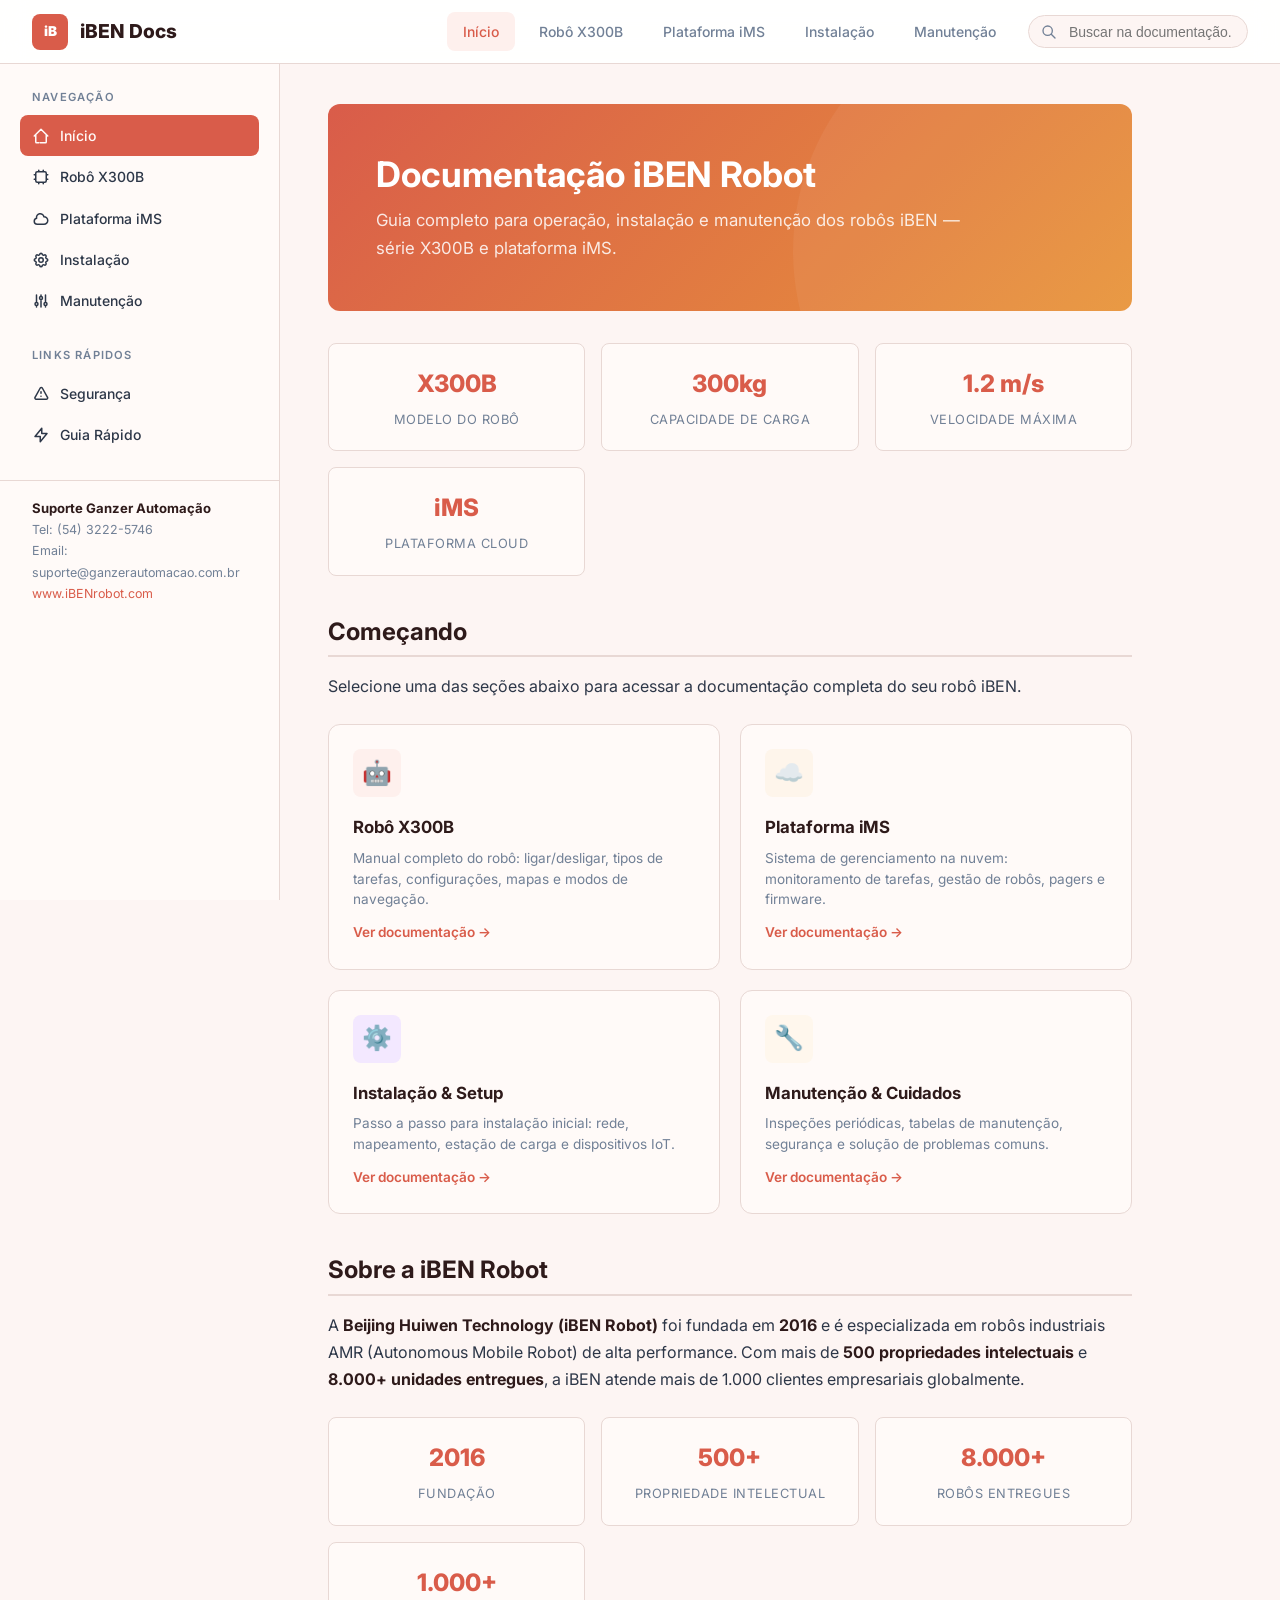
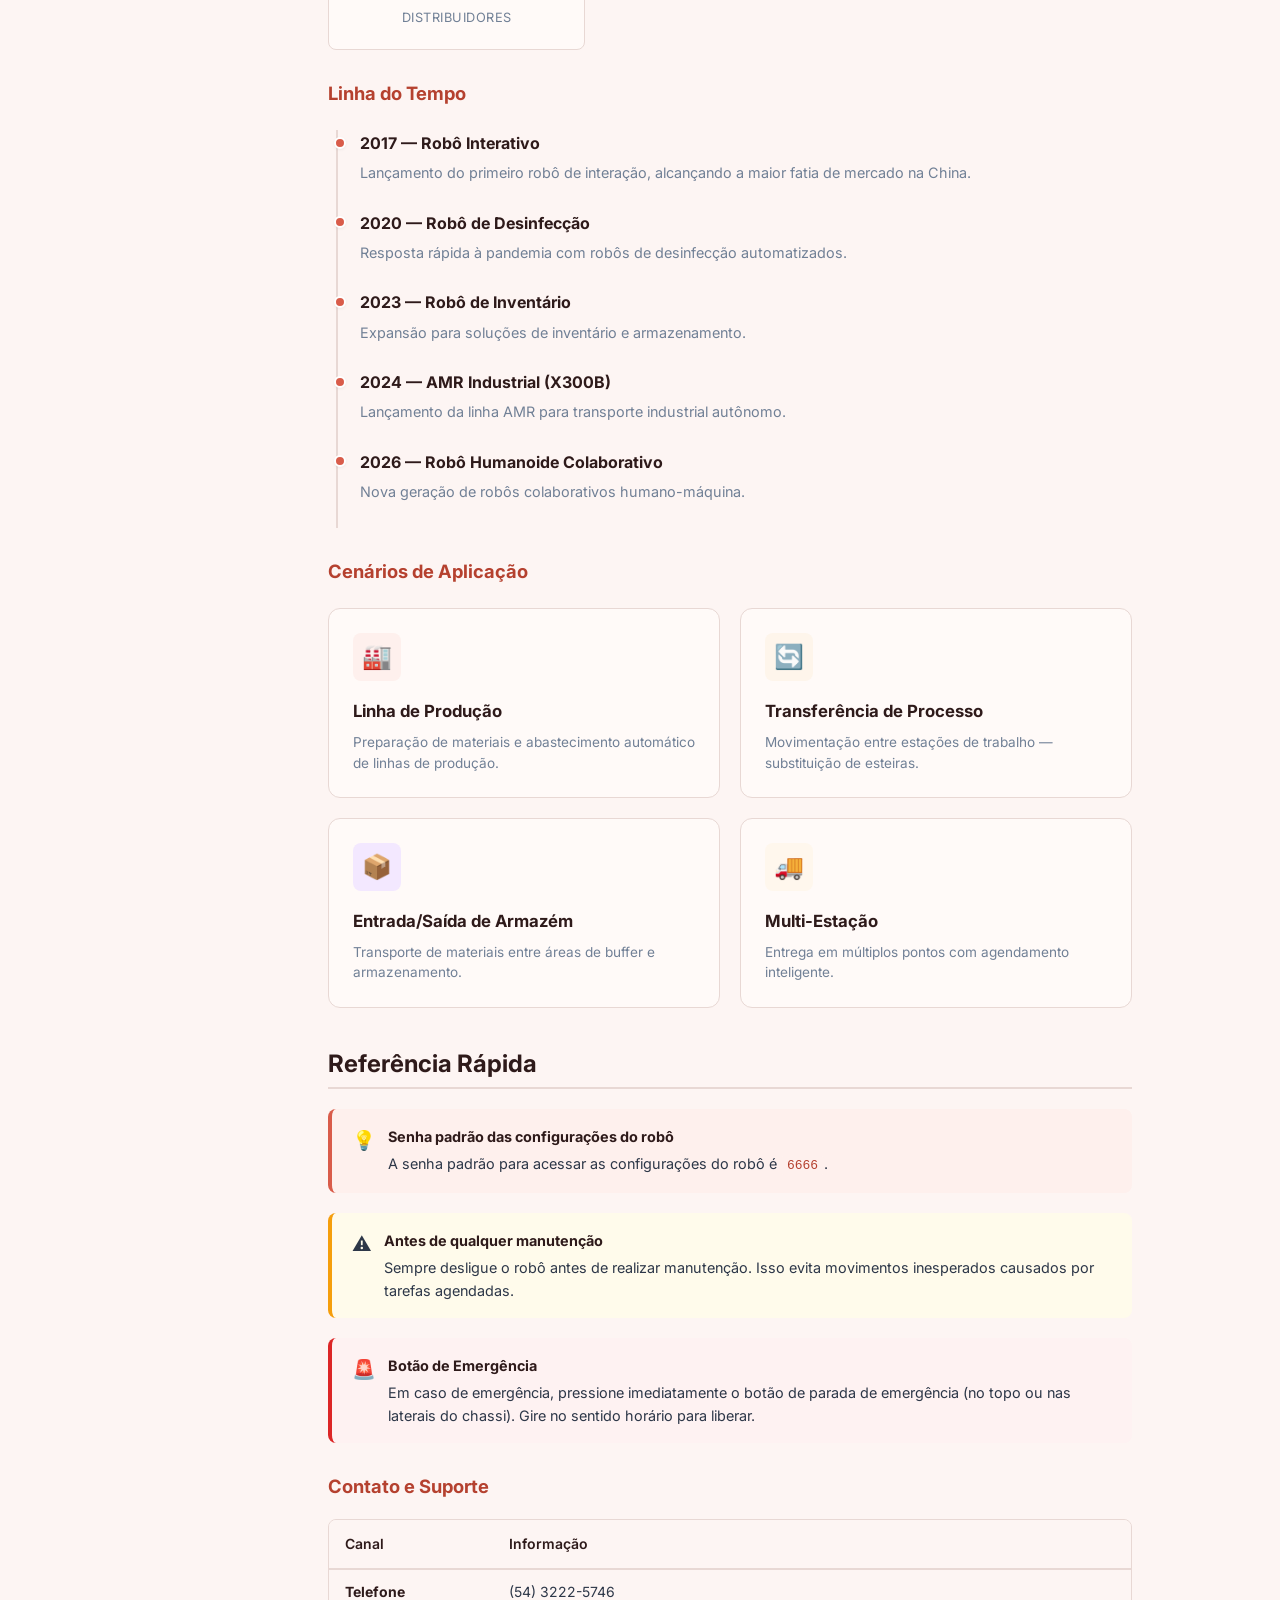
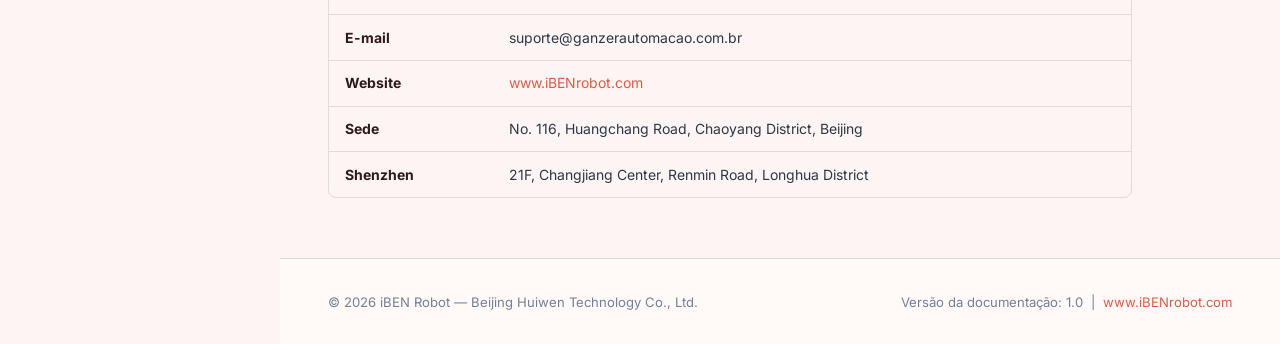
==== docs/index.html @ 7b6101e2 "first commit" ====
<!DOCTYPE html>
<html lang="pt-BR">
<head>
  <meta charset="UTF-8">
  <meta name="viewport" content="width=device-width, initial-scale=1.0">
  <title>iBEN Robot — Documentação</title>
  <link href="https://fonts.googleapis.com/css2?family=Inter:wght@400;500;600;700;800;900&display=swap" rel="stylesheet">
  <link rel="stylesheet" href="css/style.css">
</head>
<body>

  <!-- ══ Header ══ -->
  <header class="header">
    <button class="menu-toggle" aria-label="Menu">
      <span></span><span></span><span></span>
    </button>
    <a href="index.html" class="header__logo">
      <div class="header__logo-icon">iB</div>
      iBEN Docs
    </a>
    <nav class="header__nav">
      <a href="index.html" class="active">Início</a>
      <a href="robot-x300b.html">Robô X300B</a>
      <a href="ims-platform.html">Plataforma iMS</a>
      <a href="installation.html">Instalação</a>
      <a href="maintenance.html">Manutenção</a>
    </nav>
    <div class="header__search">
      <svg xmlns="http://www.w3.org/2000/svg" fill="none" viewBox="0 0 24 24" stroke="currentColor" stroke-width="2">
        <path stroke-linecap="round" stroke-linejoin="round" d="M21 21l-6-6m2-5a7 7 0 11-14 0 7 7 0 0114 0z"/>
      </svg>
      <input type="text" placeholder="Buscar na documentação...">
    </div>
  </header>

  <!-- ══ Search Results Overlay ══ -->
  <div class="search-results">
    <div class="search-results__panel"></div>
  </div>

  <!-- ══ Layout ══ -->
  <div class="layout">

    <!-- ── Sidebar ── -->
    <aside class="sidebar">
      <div class="sidebar__section">
        <div class="sidebar__title">Navegação</div>
        <a href="index.html" class="sidebar__link active">
          <svg xmlns="http://www.w3.org/2000/svg" fill="none" viewBox="0 0 24 24" stroke="currentColor" stroke-width="2"><path stroke-linecap="round" stroke-linejoin="round" d="M3 12l2-2m0 0l7-7 7 7M5 10v10a1 1 0 001 1h3m10-11l2 2m-2-2v10a1 1 0 01-1 1h-3m-4 0h4"/></svg>
          Início
        </a>
        <a href="robot-x300b.html" class="sidebar__link">
          <svg xmlns="http://www.w3.org/2000/svg" fill="none" viewBox="0 0 24 24" stroke="currentColor" stroke-width="2"><path stroke-linecap="round" stroke-linejoin="round" d="M9 3v2m6-2v2M9 19v2m6-2v2M5 9H3m2 6H3m18-6h-2m2 6h-2M7 19h10a2 2 0 002-2V7a2 2 0 00-2-2H7a2 2 0 00-2 2v10a2 2 0 002 2z"/></svg>
          Robô X300B
        </a>
        <a href="ims-platform.html" class="sidebar__link">
          <svg xmlns="http://www.w3.org/2000/svg" fill="none" viewBox="0 0 24 24" stroke="currentColor" stroke-width="2"><path stroke-linecap="round" stroke-linejoin="round" d="M3 15a4 4 0 004 4h9a5 5 0 10-.1-9.999 5.002 5.002 0 10-9.78 2.096A4.001 4.001 0 003 15z"/></svg>
          Plataforma iMS
        </a>
        <a href="installation.html" class="sidebar__link">
          <svg xmlns="http://www.w3.org/2000/svg" fill="none" viewBox="0 0 24 24" stroke="currentColor" stroke-width="2"><path stroke-linecap="round" stroke-linejoin="round" d="M10.325 4.317c.426-1.756 2.924-1.756 3.35 0a1.724 1.724 0 002.573 1.066c1.543-.94 3.31.826 2.37 2.37a1.724 1.724 0 001.066 2.573c1.756.426 1.756 2.924 0 3.35a1.724 1.724 0 00-1.066 2.573c.94 1.543-.826 3.31-2.37 2.37a1.724 1.724 0 00-2.573 1.066c-.426 1.756-2.924 1.756-3.35 0a1.724 1.724 0 00-2.573-1.066c-1.543.94-3.31-.826-2.37-2.37a1.724 1.724 0 00-1.066-2.573c-1.756-.426-1.756-2.924 0-3.35a1.724 1.724 0 001.066-2.573c-.94-1.543.826-3.31 2.37-2.37.996.608 2.296.07 2.572-1.065z"/><path stroke-linecap="round" stroke-linejoin="round" d="M15 12a3 3 0 11-6 0 3 3 0 016 0z"/></svg>
          Instalação
        </a>
        <a href="maintenance.html" class="sidebar__link">
          <svg xmlns="http://www.w3.org/2000/svg" fill="none" viewBox="0 0 24 24" stroke="currentColor" stroke-width="2"><path stroke-linecap="round" stroke-linejoin="round" d="M12 6V4m0 2a2 2 0 100 4m0-4a2 2 0 110 4m-6 8a2 2 0 100-4m0 4a2 2 0 110-4m0 4v2m0-6V4m6 6v10m6-2a2 2 0 100-4m0 4a2 2 0 110-4m0 4v2m0-6V4"/></svg>
          Manutenção
        </a>
      </div>

      <div class="sidebar__section">
        <div class="sidebar__title">Links Rápidos</div>
        <a href="maintenance.html#safety" class="sidebar__link">
          <svg xmlns="http://www.w3.org/2000/svg" fill="none" viewBox="0 0 24 24" stroke="currentColor" stroke-width="2"><path stroke-linecap="round" stroke-linejoin="round" d="M12 9v2m0 4h.01m-6.938 4h13.856c1.54 0 2.502-1.667 1.732-2.5L13.732 4c-.77-.833-1.964-.833-2.732 0L4.082 16.5c-.77.833.192 2.5 1.732 2.5z"/></svg>
          Segurança
        </a>
        <a href="robot-x300b.html#quick-task" class="sidebar__link">
          <svg xmlns="http://www.w3.org/2000/svg" fill="none" viewBox="0 0 24 24" stroke="currentColor" stroke-width="2"><path stroke-linecap="round" stroke-linejoin="round" d="M13 10V3L4 14h7v7l9-11h-7z"/></svg>
          Guia Rápido
        </a>
      </div>

      <div class="sidebar__section" style="margin-top:auto; padding-top:1rem; border-top:1px solid var(--border);">
        <div style="padding: 0 .75rem; font-size:.78rem; color:var(--text-light);">
          <strong style="color:var(--dark); font-size:.82rem;">Suporte Ganzer Automação</strong><br>
          Tel: (54) 3222-5746<br>
          Email: suporte@ganzerautomacao.com.br<br>
          <a href="https://www.iBENrobot.com" target="_blank">www.iBENrobot.com</a>
        </div>
      </div>
    </aside>

    <!-- ── Main Content ── -->
    <main class="main">

      <!-- Hero -->
      <div class="hero">
        <h1>Documentação iBEN Robot</h1>
        <p>Guia completo para operação, instalação e manutenção dos robôs iBEN — série X300B e plataforma iMS.</p>
      </div>

      <!-- Quick Stats -->
      <div class="specs">
        <div class="spec">
          <div class="spec__value">X300B</div>
          <div class="spec__label">Modelo do Robô</div>
        </div>
        <div class="spec">
          <div class="spec__value">300kg</div>
          <div class="spec__label">Capacidade de Carga</div>
        </div>
        <div class="spec">
          <div class="spec__value">1.2 m/s</div>
          <div class="spec__label">Velocidade Máxima</div>
        </div>
        <div class="spec">
          <div class="spec__value">iMS</div>
          <div class="spec__label">Plataforma Cloud</div>
        </div>
      </div>

      <!-- Section: Getting Started -->
      <h2>Começando</h2>
      <p>Selecione uma das seções abaixo para acessar a documentação completa do seu robô iBEN.</p>

      <div class="cards">
        <a href="robot-x300b.html" class="card">
          <div class="card__icon card__icon--blue">🤖</div>
          <div class="card__title">Robô X300B</div>
          <div class="card__desc">Manual completo do robô: ligar/desligar, tipos de tarefas, configurações, mapas e modos de navegação.</div>
          <div class="card__arrow">Ver documentação →</div>
        </a>

        <a href="ims-platform.html" class="card">
          <div class="card__icon card__icon--green">☁️</div>
          <div class="card__title">Plataforma iMS</div>
          <div class="card__desc">Sistema de gerenciamento na nuvem: monitoramento de tarefas, gestão de robôs, pagers e firmware.</div>
          <div class="card__arrow">Ver documentação →</div>
        </a>

        <a href="installation.html" class="card">
          <div class="card__icon card__icon--purple">⚙️</div>
          <div class="card__title">Instalação & Setup</div>
          <div class="card__desc">Passo a passo para instalação inicial: rede, mapeamento, estação de carga e dispositivos IoT.</div>
          <div class="card__arrow">Ver documentação →</div>
        </a>

        <a href="maintenance.html" class="card">
          <div class="card__icon card__icon--orange">🔧</div>
          <div class="card__title">Manutenção & Cuidados</div>
          <div class="card__desc">Inspeções periódicas, tabelas de manutenção, segurança e solução de problemas comuns.</div>
          <div class="card__arrow">Ver documentação →</div>
        </a>
      </div>

      <!-- Section: About iBEN -->
      <h2>Sobre a iBEN Robot</h2>
      <p>A <strong>Beijing Huiwen Technology (iBEN Robot)</strong> foi fundada em <strong>2016</strong> e é especializada em robôs industriais AMR (Autonomous Mobile Robot) de alta performance. Com mais de <strong>500 propriedades intelectuais</strong> e <strong>8.000+ unidades entregues</strong>, a iBEN atende mais de 1.000 clientes empresariais globalmente.</p>

      <div class="specs">
        <div class="spec">
          <div class="spec__value">2016</div>
          <div class="spec__label">Fundação</div>
        </div>
        <div class="spec">
          <div class="spec__value">500+</div>
          <div class="spec__label">Propriedade Intelectual</div>
        </div>
        <div class="spec">
          <div class="spec__value">8.000+</div>
          <div class="spec__label">Robôs Entregues</div>
        </div>
        <div class="spec">
          <div class="spec__value">1.000+</div>
          <div class="spec__label">Distribuidores</div>
        </div>
      </div>

      <h3>Linha do Tempo</h3>
      <div class="timeline">
        <div class="timeline__item">
          <strong>2017 — Robô Interativo</strong>
          <p>Lançamento do primeiro robô de interação, alcançando a maior fatia de mercado na China.</p>
        </div>
        <div class="timeline__item">
          <strong>2020 — Robô de Desinfecção</strong>
          <p>Resposta rápida à pandemia com robôs de desinfecção automatizados.</p>
        </div>
        <div class="timeline__item">
          <strong>2023 — Robô de Inventário</strong>
          <p>Expansão para soluções de inventário e armazenamento.</p>
        </div>
        <div class="timeline__item">
          <strong>2024 — AMR Industrial (X300B)</strong>
          <p>Lançamento da linha AMR para transporte industrial autônomo.</p>
        </div>
        <div class="timeline__item">
          <strong>2026 — Robô Humanoide Colaborativo</strong>
          <p>Nova geração de robôs colaborativos humano-máquina.</p>
        </div>
      </div>

      <h3>Cenários de Aplicação</h3>
      <div class="cards">
        <div class="card">
          <div class="card__icon card__icon--blue">🏭</div>
          <div class="card__title">Linha de Produção</div>
          <div class="card__desc">Preparação de materiais e abastecimento automático de linhas de produção.</div>
        </div>
        <div class="card">
          <div class="card__icon card__icon--green">🔄</div>
          <div class="card__title">Transferência de Processo</div>
          <div class="card__desc">Movimentação entre estações de trabalho — substituição de esteiras.</div>
        </div>
        <div class="card">
          <div class="card__icon card__icon--purple">📦</div>
          <div class="card__title">Entrada/Saída de Armazém</div>
          <div class="card__desc">Transporte de materiais entre áreas de buffer e armazenamento.</div>
        </div>
        <div class="card">
          <div class="card__icon card__icon--orange">🚚</div>
          <div class="card__title">Multi-Estação</div>
          <div class="card__desc">Entrega em múltiplos pontos com agendamento inteligente.</div>
        </div>
      </div>

      <!-- Quick Reference -->
      <h2>Referência Rápida</h2>

      <div class="callout callout--info">
        <div class="callout__icon">💡</div>
        <div>
          <strong>Senha padrão das configurações do robô</strong>
          <p>A senha padrão para acessar as configurações do robô é <code>6666</code>.</p>
        </div>
      </div>

      <div class="callout callout--warning">
        <div class="callout__icon">⚠️</div>
        <div>
          <strong>Antes de qualquer manutenção</strong>
          <p>Sempre desligue o robô antes de realizar manutenção. Isso evita movimentos inesperados causados por tarefas agendadas.</p>
        </div>
      </div>

      <div class="callout callout--danger">
        <div class="callout__icon">🚨</div>
        <div>
          <strong>Botão de Emergência</strong>
          <p>Em caso de emergência, pressione imediatamente o botão de parada de emergência (no topo ou nas laterais do chassi). Gire no sentido horário para liberar.</p>
        </div>
      </div>

      <h3>Contato e Suporte</h3>
      <div class="table-wrap">
        <table>
          <thead>
            <tr><th>Canal</th><th>Informação</th></tr>
          </thead>
          <tbody>
            <tr><td><strong>Telefone</strong></td><td>(54) 3222-5746</td></tr>
            <tr><td><strong>E-mail</strong></td><td>suporte@ganzerautomacao.com.br</td></tr>
            <tr><td><strong>Website</strong></td><td><a href="https://www.iBENrobot.com" target="_blank">www.iBENrobot.com</a></td></tr>
            <tr><td><strong>Sede</strong></td><td>No. 116, Huangchang Road, Chaoyang District, Beijing</td></tr>
            <tr><td><strong>Shenzhen</strong></td><td>21F, Changjiang Center, Renmin Road, Longhua District</td></tr>
          </tbody>
        </table>
      </div>

    </main>
  </div>

  <!-- ══ Footer ══ -->
  <footer class="footer">
    <span>© 2026 iBEN Robot — Beijing Huiwen Technology Co., Ltd.</span>
    <span>Versão da documentação: 1.0 &nbsp;|&nbsp; <a href="https://www.iBENrobot.com" target="_blank">www.iBENrobot.com</a></span>
  </footer>

  <script src="js/main.js"></script>
</body>
</html>
---- docs/css/style.css ----
/* ═══════════════════════════════════════════════
   iBEN Robot Documentation — Clean Design System
   ═══════════════════════════════════════════════ */

/* ── Reset & Variables ─────────────────────── */
:root {
  --primary: #d95c4a;
  --primary-light: #fef0ed;
  --primary-dark: #b5412f;
  --accent: #e8943a;
  --accent-light: #fef5eb;
  --dark: #2e1a1a;
  --text: #2d3748;
  --text-light: #718096;
  --bg: #fdf5f3;
  --white: #fffaf8;
  --border: #e8d8d4;
  --shadow-sm: 0 1px 3px rgba(0,0,0,.06);
  --shadow-md: 0 4px 12px rgba(0,0,0,.08);
  --shadow-lg: 0 8px 30px rgba(0,0,0,.12);
  --radius: 12px;
  --radius-sm: 8px;
  --sidebar-w: 280px;
  --header-h: 64px;
  --transition: .25s cubic-bezier(.4,0,.2,1);
}

*, *::before, *::after { box-sizing: border-box; margin: 0; padding: 0; }
html { scroll-behavior: smooth; font-size: 16px; }
body {
  font-family: 'Inter', -apple-system, BlinkMacSystemFont, 'Segoe UI', sans-serif;
  color: var(--text);
  background: var(--bg);
  line-height: 1.7;
  -webkit-font-smoothing: antialiased;
}

/* ── Typography ────────────────────────────── */
h1, h2, h3, h4 { color: var(--dark); line-height: 1.3; font-weight: 700; }
h1 { font-size: 2rem; margin-bottom: 1rem; }
h2 { font-size: 1.5rem; margin: 2.5rem 0 1rem; padding-bottom: .5rem; border-bottom: 2px solid var(--border); }
h3 { font-size: 1.15rem; margin: 2rem 0 .75rem; color: var(--primary-dark); }
h4 { font-size: 1rem; margin: 1.5rem 0 .5rem; }
p { margin-bottom: 1rem; }
a { color: var(--primary); text-decoration: none; transition: color var(--transition); }
a:hover { color: var(--primary-dark); }
ul, ol { margin: 0 0 1rem 1.5rem; }
li { margin-bottom: .35rem; }
strong { color: var(--dark); }
code {
  background: var(--primary-light);
  padding: 2px 6px;
  border-radius: 4px;
  font-size: .9em;
  color: var(--primary-dark);
}

/* ── Header ────────────────────────────────── */
.header {
  position: fixed;
  top: 0; left: 0; right: 0;
  height: var(--header-h);
  background: var(--white);
  border-bottom: 1px solid var(--border);
  display: flex;
  align-items: center;
  padding: 0 2rem;
  z-index: 100;
  backdrop-filter: blur(12px);
  background: rgba(255,255,255,.92);
}
.header__logo {
  display: flex;
  align-items: center;
  gap: .75rem;
  font-weight: 800;
  font-size: 1.2rem;
  color: var(--dark);
  text-decoration: none;
}
.header__logo-icon {
  width: 36px; height: 36px;
  background: var(--primary);
  border-radius: var(--radius-sm);
  display: flex;
  align-items: center;
  justify-content: center;
  color: white;
  font-weight: 900;
  font-size: .85rem;
}
.header__nav {
  margin-left: auto;
  display: flex;
  align-items: center;
  gap: .5rem;
}
.header__nav a {
  padding: .5rem 1rem;
  border-radius: var(--radius-sm);
  font-size: .875rem;
  font-weight: 500;
  color: var(--text-light);
  transition: all var(--transition);
}
.header__nav a:hover, .header__nav a.active {
  color: var(--primary);
  background: var(--primary-light);
}
.header__search {
  position: relative;
  margin-left: 1rem;
}
.header__search input {
  border: 1px solid var(--border);
  border-radius: 100px;
  padding: .45rem 1rem .45rem 2.5rem;
  font-size: .875rem;
  width: 220px;
  background: var(--bg);
  transition: all var(--transition);
  outline: none;
}
.header__search input:focus {
  border-color: var(--primary);
  width: 280px;
  box-shadow: 0 0 0 3px rgba(0,87,255,.1);
}
.header__search svg {
  position: absolute;
  left: .8rem; top: 50%;
  transform: translateY(-50%);
  width: 16px; height: 16px;
  color: var(--text-light);
}
.menu-toggle {
  display: none;
  background: none;
  border: none;
  cursor: pointer;
  padding: .5rem;
  margin-right: .5rem;
}
.menu-toggle span {
  display: block;
  width: 22px; height: 2px;
  background: var(--dark);
  margin: 5px 0;
  transition: all var(--transition);
  border-radius: 2px;
}

/* ── Layout ────────────────────────────────── */
.layout {
  display: flex;
  margin-top: var(--header-h);
  min-height: calc(100vh - var(--header-h));
}

/* ── Sidebar ───────────────────────────────── */
.sidebar {
  position: fixed;
  top: var(--header-h);
  left: 0;
  width: var(--sidebar-w);
  height: calc(100vh - var(--header-h));
  background: var(--white);
  border-right: 1px solid var(--border);
  overflow-y: auto;
  padding: 1.5rem 0;
  z-index: 50;
  transition: transform var(--transition);
}
.sidebar::-webkit-scrollbar { width: 4px; }
.sidebar::-webkit-scrollbar-thumb { background: var(--border); border-radius: 4px; }
.sidebar__section {
  padding: 0 1.25rem;
  margin-bottom: 1.5rem;
}
.sidebar__title {
  font-size: .7rem;
  text-transform: uppercase;
  letter-spacing: 1.2px;
  color: var(--text-light);
  font-weight: 600;
  margin-bottom: .5rem;
  padding: 0 .75rem;
}
.sidebar__link {
  display: flex;
  align-items: center;
  gap: .6rem;
  padding: .55rem .75rem;
  border-radius: var(--radius-sm);
  font-size: .875rem;
  color: var(--text);
  font-weight: 500;
  transition: all var(--transition);
  text-decoration: none;
}
.sidebar__link:hover {
  background: var(--primary-light);
  color: var(--primary);
}
.sidebar__link.active {
  background: var(--primary);
  color: var(--white);
}
.sidebar__link svg {
  width: 18px; height: 18px;
  flex-shrink: 0;
}
.sidebar__sublinks {
  list-style: none;
  padding: 0;
  margin: 0 0 0 2.4rem;
}
.sidebar__sublinks a {
  display: block;
  padding: .35rem .75rem;
  border-left: 2px solid var(--border);
  font-size: .82rem;
  color: var(--text-light);
  transition: all var(--transition);
  text-decoration: none;
}
.sidebar__sublinks a:hover, .sidebar__sublinks a.active {
  border-color: var(--primary);
  color: var(--primary);
  background: var(--primary-light);
}

/* ── Main Content ──────────────────────────── */
.main {
  flex: 1;
  margin-left: var(--sidebar-w);
  padding: 2.5rem 3rem;
  max-width: 900px;
}
.main > *:first-child { margin-top: 0; }

/* ── Breadcrumb ────────────────────────────── */
.breadcrumb {
  display: flex;
  align-items: center;
  gap: .4rem;
  font-size: .82rem;
  color: var(--text-light);
  margin-bottom: 1.5rem;
}
.breadcrumb a { color: var(--text-light); }
.breadcrumb a:hover { color: var(--primary); }
.breadcrumb span { color: var(--text-light); }

/* ── Cards ─────────────────────────────────── */
.cards {
  display: grid;
  grid-template-columns: repeat(auto-fill, minmax(260px, 1fr));
  gap: 1.25rem;
  margin: 1.5rem 0;
}
.card {
  background: var(--white);
  border: 1px solid var(--border);
  border-radius: var(--radius);
  padding: 1.5rem;
  transition: all var(--transition);
  text-decoration: none;
  color: var(--text);
  display: flex;
  flex-direction: column;
}
.card:hover {
  transform: translateY(-2px);
  box-shadow: var(--shadow-md);
  border-color: var(--primary);
}
.card__icon {
  width: 48px; height: 48px;
  border-radius: var(--radius-sm);
  display: flex;
  align-items: center;
  justify-content: center;
  margin-bottom: 1rem;
  font-size: 1.5rem;
}
.card__icon--blue { background: var(--primary-light); color: var(--primary); }
.card__icon--green { background: var(--accent-light); color: var(--accent); }
.card__icon--purple { background: #f3e8ff; color: #7c3aed; }
.card__icon--orange { background: #fff7ed; color: #ea580c; }
.card__icon--red { background: #fef2f2; color: #dc2626; }
.card__icon--teal { background: #f0fdfa; color: #0d9488; }
.card__title {
  font-size: 1.05rem;
  font-weight: 700;
  color: var(--dark);
  margin-bottom: .4rem;
}
.card__desc {
  font-size: .85rem;
  color: var(--text-light);
  line-height: 1.5;
  flex: 1;
}
.card__arrow {
  color: var(--primary);
  font-size: .85rem;
  margin-top: .75rem;
  font-weight: 600;
  display: flex;
  align-items: center;
  gap: .3rem;
}

/* ── Alert / Callout Boxes ─────────────────── */
.callout {
  border-radius: var(--radius-sm);
  padding: 1rem 1.25rem;
  margin: 1.25rem 0;
  display: flex;
  gap: .75rem;
  font-size: .9rem;
  line-height: 1.6;
}
.callout--warning {
  background: #fffbeb;
  border-left: 4px solid #f59e0b;
}
.callout--danger {
  background: #fef2f2;
  border-left: 4px solid #dc2626;
}
.callout--info {
  background: var(--primary-light);
  border-left: 4px solid var(--primary);
}
.callout--success {
  background: var(--accent-light);
  border-left: 4px solid var(--accent);
}
.callout__icon {
  font-size: 1.2rem;
  flex-shrink: 0;
  line-height: 1.6;
}
.callout p { margin: 0; }
.callout strong { display: block; margin-bottom: .25rem; }

/* ── Tables ────────────────────────────────── */
.table-wrap {
  overflow-x: auto;
  margin: 1.25rem 0;
  border-radius: var(--radius-sm);
  border: 1px solid var(--border);
}
table {
  width: 100%;
  border-collapse: collapse;
  font-size: .875rem;
}
thead {
  background: var(--bg);
}
th {
  padding: .75rem 1rem;
  text-align: left;
  font-weight: 600;
  color: var(--dark);
  border-bottom: 2px solid var(--border);
  white-space: nowrap;
}
td {
  padding: .65rem 1rem;
  border-bottom: 1px solid var(--border);
  vertical-align: top;
}
tr:last-child td { border-bottom: none; }
tr:hover { background: rgba(0,87,255,.02); }

/* ── Step Lists ────────────────────────────── */
.steps {
  list-style: none;
  padding: 0;
  margin: 1.5rem 0;
  counter-reset: step;
}
.steps li {
  counter-increment: step;
  display: flex;
  gap: 1rem;
  padding: 1rem 0;
  border-bottom: 1px solid var(--border);
}
.steps li:last-child { border-bottom: none; }
.steps li::before {
  content: counter(step);
  width: 32px; height: 32px;
  background: var(--primary);
  color: white;
  border-radius: 50%;
  display: flex;
  align-items: center;
  justify-content: center;
  font-weight: 700;
  font-size: .85rem;
  flex-shrink: 0;
  margin-top: .1rem;
}
.steps li div { flex: 1; }
.steps li strong { display: block; margin-bottom: .25rem; color: var(--dark); }

/* ── Badge / Tag ───────────────────────────── */
.badge {
  display: inline-block;
  padding: .2rem .6rem;
  border-radius: 100px;
  font-size: .75rem;
  font-weight: 600;
}
.badge--blue { background: var(--primary-light); color: var(--primary); }
.badge--green { background: #ecfdf5; color: #059669; }
.badge--orange { background: var(--accent-light); color: var(--accent); }
.badge--red { background: #fef2f2; color: #dc2626; }

/* ── Hero Section ──────────────────────────── */
.hero {
  background: linear-gradient(135deg, var(--primary) 0%, #e8943a 100%);
  color: white;
  border-radius: var(--radius);
  padding: 3rem;
  margin-bottom: 2rem;
  position: relative;
  overflow: hidden;
}
.hero::before {
  content: '';
  position: absolute;
  top: -50%; right: -20%;
  width: 500px; height: 500px;
  background: rgba(255,255,255,.05);
  border-radius: 50%;
}
.hero h1 { color: white; font-size: 2.2rem; margin-bottom: .5rem; }
.hero p { color: rgba(255,255,255,.85); font-size: 1.05rem; margin: 0; max-width: 600px; }

/* ── Status Indicators ─────────────────────── */
.status {
  display: inline-flex;
  align-items: center;
  gap: .35rem;
  font-size: .82rem;
  font-weight: 600;
}
.status::before {
  content: '';
  width: 8px; height: 8px;
  border-radius: 50%;
}
.status--online::before { background: var(--accent); }
.status--offline::before { background: #dc2626; }
.status--idle::before { background: #f59e0b; }

/* ── Specs Grid ────────────────────────────── */
.specs {
  display: grid;
  grid-template-columns: repeat(auto-fill, minmax(200px, 1fr));
  gap: 1rem;
  margin: 1.5rem 0;
}
.spec {
  background: var(--white);
  border: 1px solid var(--border);
  border-radius: var(--radius-sm);
  padding: 1.25rem;
  text-align: center;
}
.spec__value {
  font-size: 1.5rem;
  font-weight: 800;
  color: var(--primary);
  margin-bottom: .25rem;
}
.spec__label {
  font-size: .8rem;
  color: var(--text-light);
  text-transform: uppercase;
  letter-spacing: .5px;
}

/* ── Checklist ─────────────────────────────── */
.checklist {
  list-style: none;
  padding: 0;
  margin: 1rem 0;
}
.checklist li {
  padding: .5rem 0;
  padding-left: 1.75rem;
  position: relative;
  border-bottom: 1px solid var(--border);
}
.checklist li::before {
  content: '✓';
  position: absolute;
  left: 0;
  color: var(--accent);
  font-weight: 700;
}

/* ── Timeline ──────────────────────────────── */
.timeline {
  position: relative;
  padding-left: 2rem;
  margin: 1.5rem 0;
}
.timeline::before {
  content: '';
  position: absolute;
  left: .5rem;
  top: 0; bottom: 0;
  width: 2px;
  background: var(--border);
}
.timeline__item {
  position: relative;
  padding-bottom: 1.5rem;
}
.timeline__item::before {
  content: '';
  position: absolute;
  left: -1.65rem;
  top: .4rem;
  width: 12px; height: 12px;
  border-radius: 50%;
  background: var(--primary);
  border: 2px solid white;
  box-shadow: var(--shadow-sm);
}
.timeline__item strong { display: block; color: var(--dark); }
.timeline__item p { margin: .25rem 0 0; font-size: .9rem; color: var(--text-light); }

/* ── Footer ────────────────────────────────── */
.footer {
  margin-left: var(--sidebar-w);
  padding: 2rem 3rem;
  border-top: 1px solid var(--border);
  background: var(--white);
  font-size: .82rem;
  color: var(--text-light);
  display: flex;
  justify-content: space-between;
  align-items: center;
}
.footer a { color: var(--primary); }

/* ── Search Results Overlay ────────────────── */
.search-results {
  display: none;
  position: fixed;
  top: var(--header-h);
  left: 0; right: 0; bottom: 0;
  background: rgba(0,0,0,.4);
  z-index: 200;
  backdrop-filter: blur(4px);
}
.search-results.active { display: flex; justify-content: center; padding-top: 2rem; }
.search-results__panel {
  background: var(--white);
  border-radius: var(--radius);
  width: 600px;
  max-height: 70vh;
  overflow-y: auto;
  box-shadow: var(--shadow-lg);
  padding: 1.5rem;
}
.search-results__item {
  padding: .75rem;
  border-radius: var(--radius-sm);
  transition: background var(--transition);
}
.search-results__item:hover { background: var(--primary-light); }
.search-results__item a {
  text-decoration: none;
  display: block;
}
.search-results__item strong { color: var(--dark); font-size: .95rem; }
.search-results__item p { color: var(--text-light); font-size: .82rem; margin: .2rem 0 0; }
.search-results__item mark { background: #ffe066; color: var(--dark); border-radius: 2px; padding: 0 2px; }
.search-results__badge {
  display: inline-block; font-size: .7rem; font-weight: 600; color: var(--primary);
  background: var(--primary-light); padding: 2px 8px; border-radius: 99px; margin-bottom: 4px;
}

/* ── Print ─────────────────────────────────── */
@media print {
  .header, .sidebar, .footer, .header__search { display: none !important; }
  .main { margin-left: 0; padding: 1rem; max-width: 100%; }
  .hero { background: #eee !important; color: #333 !important; }
  .hero h1, .hero p { color: #333 !important; }
  .card { break-inside: avoid; border: 1px solid #ccc; }
}

/* ── Responsive ────────────────────────────── */
@media (max-width: 1024px) {
  .main { padding: 2rem; }
}
@media (max-width: 768px) {
  .menu-toggle { display: block; }
  .sidebar {
    transform: translateX(-100%);
  }
  .sidebar.open { transform: translateX(0); box-shadow: var(--shadow-lg); }
  .main { margin-left: 0; padding: 1.5rem; }
  .footer { margin-left: 0; padding: 1.5rem; flex-direction: column; gap: .5rem; }
  .header__nav { display: none; }
  .header__search { margin-left: auto; }
  .header__search input { width: 160px; }
  .hero { padding: 2rem; }
  .hero h1 { font-size: 1.6rem; }
  .cards { grid-template-columns: 1fr; }
}
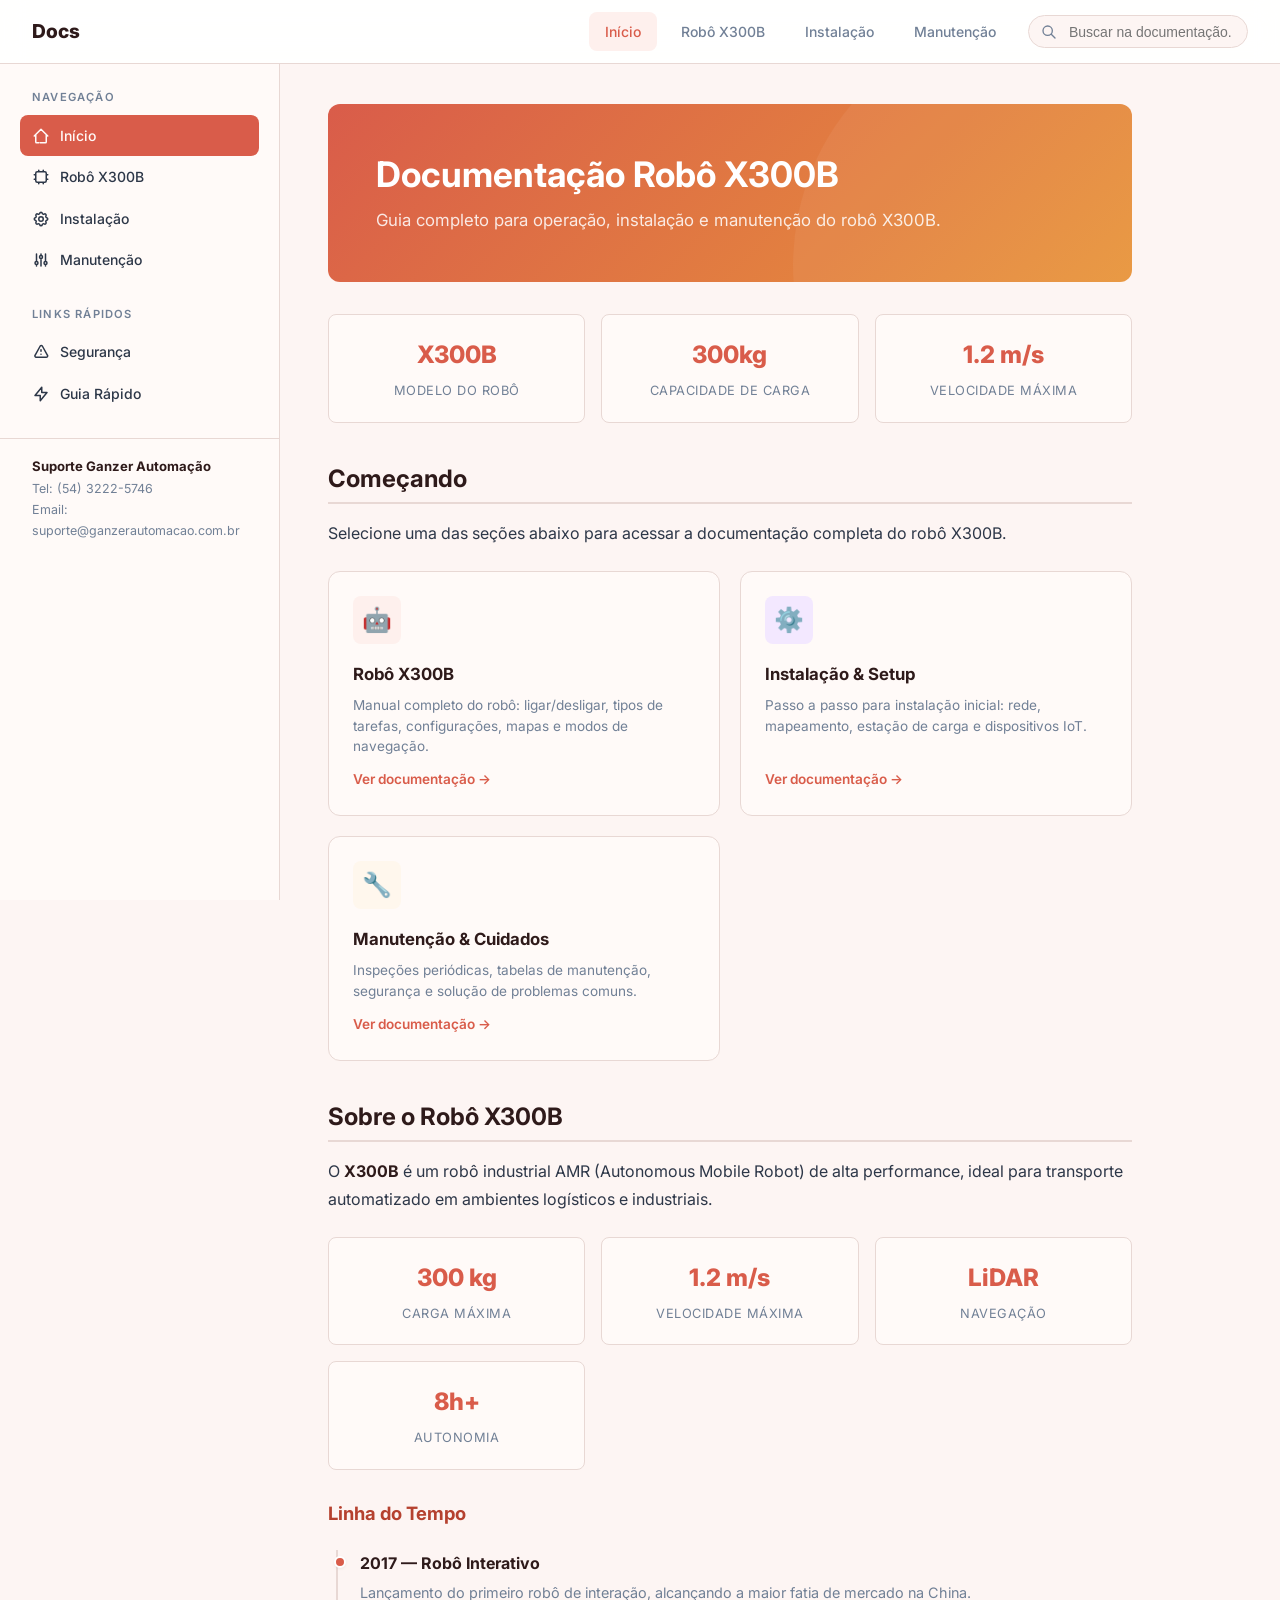
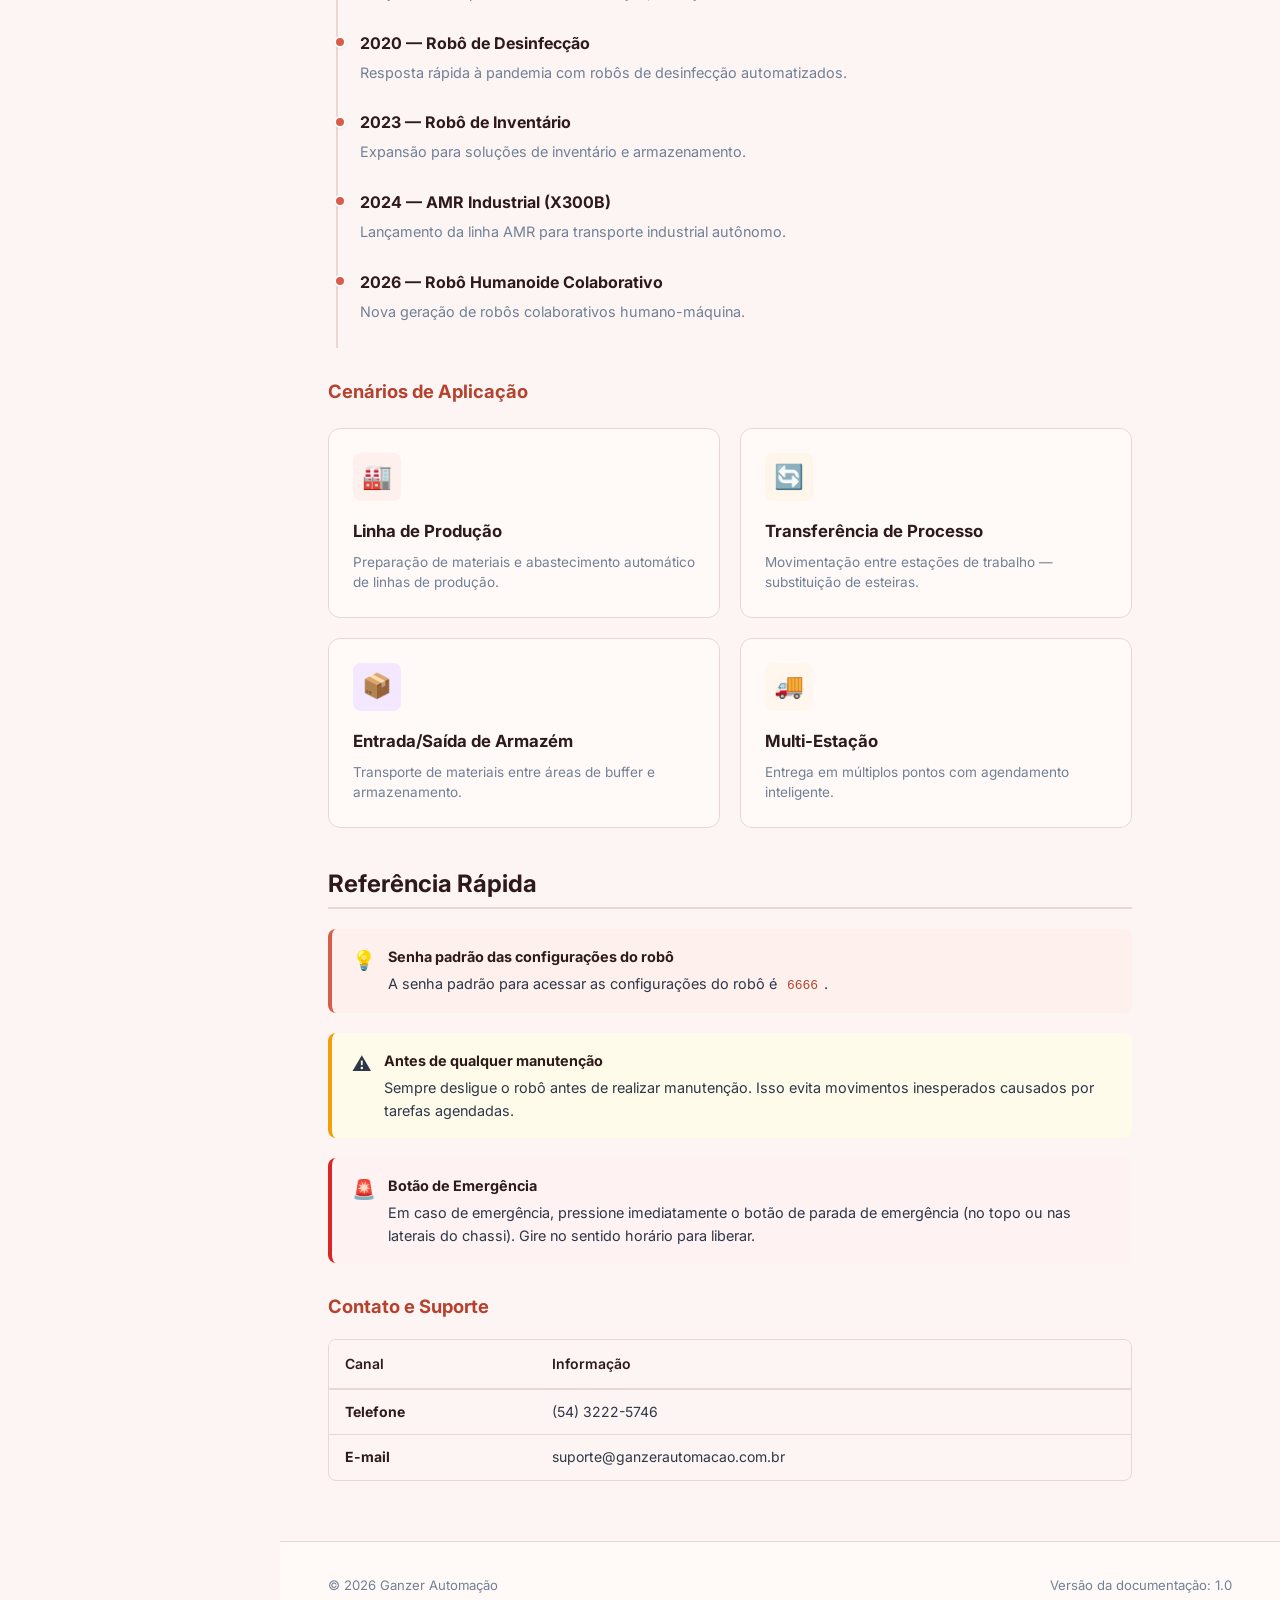
==== commit da61b6d3: "Refactor documentation to reflect rebranding from iBEN Robot to Robô X300B - Updated titles and head" ====
--- a/docs/index.html
+++ b/docs/index.html
@@ -3,7 +3,7 @@
 <head>
   <meta charset="UTF-8">
   <meta name="viewport" content="width=device-width, initial-scale=1.0">
-  <title>iBEN Robot — Documentação</title>
+  <title>Robô X300B — Documentação</title>
   <link href="https://fonts.googleapis.com/css2?family=Inter:wght@400;500;600;700;800;900&display=swap" rel="stylesheet">
   <link rel="stylesheet" href="css/style.css">
 </head>
@@ -15,13 +15,11 @@
       <span></span><span></span><span></span>
     </button>
     <a href="index.html" class="header__logo">
-      <div class="header__logo-icon">iB</div>
-      iBEN Docs
+      Docs
     </a>
     <nav class="header__nav">
       <a href="index.html" class="active">Início</a>
       <a href="robot-x300b.html">Robô X300B</a>
-      <a href="ims-platform.html">Plataforma iMS</a>
       <a href="installation.html">Instalação</a>
       <a href="maintenance.html">Manutenção</a>
     </nav>
@@ -53,10 +51,7 @@
           <svg xmlns="http://www.w3.org/2000/svg" fill="none" viewBox="0 0 24 24" stroke="currentColor" stroke-width="2"><path stroke-linecap="round" stroke-linejoin="round" d="M9 3v2m6-2v2M9 19v2m6-2v2M5 9H3m2 6H3m18-6h-2m2 6h-2M7 19h10a2 2 0 002-2V7a2 2 0 00-2-2H7a2 2 0 00-2 2v10a2 2 0 002 2z"/></svg>
           Robô X300B
         </a>
-        <a href="ims-platform.html" class="sidebar__link">
-          <svg xmlns="http://www.w3.org/2000/svg" fill="none" viewBox="0 0 24 24" stroke="currentColor" stroke-width="2"><path stroke-linecap="round" stroke-linejoin="round" d="M3 15a4 4 0 004 4h9a5 5 0 10-.1-9.999 5.002 5.002 0 10-9.78 2.096A4.001 4.001 0 003 15z"/></svg>
-          Plataforma iMS
-        </a>
+
         <a href="installation.html" class="sidebar__link">
           <svg xmlns="http://www.w3.org/2000/svg" fill="none" viewBox="0 0 24 24" stroke="currentColor" stroke-width="2"><path stroke-linecap="round" stroke-linejoin="round" d="M10.325 4.317c.426-1.756 2.924-1.756 3.35 0a1.724 1.724 0 002.573 1.066c1.543-.94 3.31.826 2.37 2.37a1.724 1.724 0 001.066 2.573c1.756.426 1.756 2.924 0 3.35a1.724 1.724 0 00-1.066 2.573c.94 1.543-.826 3.31-2.37 2.37a1.724 1.724 0 00-2.573 1.066c-.426 1.756-2.924 1.756-3.35 0a1.724 1.724 0 00-2.573-1.066c-1.543.94-3.31-.826-2.37-2.37a1.724 1.724 0 00-1.066-2.573c-1.756-.426-1.756-2.924 0-3.35a1.724 1.724 0 001.066-2.573c-.94-1.543.826-3.31 2.37-2.37.996.608 2.296.07 2.572-1.065z"/><path stroke-linecap="round" stroke-linejoin="round" d="M15 12a3 3 0 11-6 0 3 3 0 016 0z"/></svg>
           Instalação
@@ -84,7 +79,7 @@
           <strong style="color:var(--dark); font-size:.82rem;">Suporte Ganzer Automação</strong><br>
           Tel: (54) 3222-5746<br>
           Email: suporte@ganzerautomacao.com.br<br>
-          <a href="https://www.iBENrobot.com" target="_blank">www.iBENrobot.com</a>
+
         </div>
       </div>
     </aside>
@@ -94,8 +89,8 @@
 
       <!-- Hero -->
       <div class="hero">
-        <h1>Documentação iBEN Robot</h1>
-        <p>Guia completo para operação, instalação e manutenção dos robôs iBEN — série X300B e plataforma iMS.</p>
+        <h1>Documentação Robô X300B</h1>
+        <p>Guia completo para operação, instalação e manutenção do robô X300B.</p>
       </div>
 
       <!-- Quick Stats -->
@@ -112,15 +107,12 @@
           <div class="spec__value">1.2 m/s</div>
           <div class="spec__label">Velocidade Máxima</div>
         </div>
-        <div class="spec">
-          <div class="spec__value">iMS</div>
-          <div class="spec__label">Plataforma Cloud</div>
-        </div>
+
       </div>
 
       <!-- Section: Getting Started -->
       <h2>Começando</h2>
-      <p>Selecione uma das seções abaixo para acessar a documentação completa do seu robô iBEN.</p>
+      <p>Selecione uma das seções abaixo para acessar a documentação completa do robô X300B.</p>
 
       <div class="cards">
         <a href="robot-x300b.html" class="card">
@@ -130,13 +122,6 @@
           <div class="card__arrow">Ver documentação →</div>
         </a>
 
-        <a href="ims-platform.html" class="card">
-          <div class="card__icon card__icon--green">☁️</div>
-          <div class="card__title">Plataforma iMS</div>
-          <div class="card__desc">Sistema de gerenciamento na nuvem: monitoramento de tarefas, gestão de robôs, pagers e firmware.</div>
-          <div class="card__arrow">Ver documentação →</div>
-        </a>
-
         <a href="installation.html" class="card">
           <div class="card__icon card__icon--purple">⚙️</div>
           <div class="card__title">Instalação & Setup</div>
@@ -152,26 +137,26 @@
         </a>
       </div>
 
-      <!-- Section: About iBEN -->
-      <h2>Sobre a iBEN Robot</h2>
-      <p>A <strong>Beijing Huiwen Technology (iBEN Robot)</strong> foi fundada em <strong>2016</strong> e é especializada em robôs industriais AMR (Autonomous Mobile Robot) de alta performance. Com mais de <strong>500 propriedades intelectuais</strong> e <strong>8.000+ unidades entregues</strong>, a iBEN atende mais de 1.000 clientes empresariais globalmente.</p>
+      <!-- Section: About -->
+      <h2>Sobre o Robô X300B</h2>
+      <p>O <strong>X300B</strong> é um robô industrial AMR (Autonomous Mobile Robot) de alta performance, ideal para transporte automatizado em ambientes logísticos e industriais.</p>
 
       <div class="specs">
         <div class="spec">
-          <div class="spec__value">2016</div>
-          <div class="spec__label">Fundação</div>
-        </div>
-        <div class="spec">
-          <div class="spec__value">500+</div>
-          <div class="spec__label">Propriedade Intelectual</div>
-        </div>
-        <div class="spec">
-          <div class="spec__value">8.000+</div>
-          <div class="spec__label">Robôs Entregues</div>
-        </div>
-        <div class="spec">
-          <div class="spec__value">1.000+</div>
-          <div class="spec__label">Distribuidores</div>
+          <div class="spec__value">300 kg</div>
+          <div class="spec__label">Carga Máxima</div>
+        </div>
+        <div class="spec">
+          <div class="spec__value">1.2 m/s</div>
+          <div class="spec__label">Velocidade Máxima</div>
+        </div>
+        <div class="spec">
+          <div class="spec__value">LiDAR</div>
+          <div class="spec__label">Navegação</div>
+        </div>
+        <div class="spec">
+          <div class="spec__value">8h+</div>
+          <div class="spec__label">Autonomia</div>
         </div>
       </div>
 
@@ -259,9 +244,7 @@
           <tbody>
             <tr><td><strong>Telefone</strong></td><td>(54) 3222-5746</td></tr>
             <tr><td><strong>E-mail</strong></td><td>suporte@ganzerautomacao.com.br</td></tr>
-            <tr><td><strong>Website</strong></td><td><a href="https://www.iBENrobot.com" target="_blank">www.iBENrobot.com</a></td></tr>
-            <tr><td><strong>Sede</strong></td><td>No. 116, Huangchang Road, Chaoyang District, Beijing</td></tr>
-            <tr><td><strong>Shenzhen</strong></td><td>21F, Changjiang Center, Renmin Road, Longhua District</td></tr>
+
           </tbody>
         </table>
       </div>
@@ -271,8 +254,8 @@
 
   <!-- ══ Footer ══ -->
   <footer class="footer">
-    <span>© 2026 iBEN Robot — Beijing Huiwen Technology Co., Ltd.</span>
-    <span>Versão da documentação: 1.0 &nbsp;|&nbsp; <a href="https://www.iBENrobot.com" target="_blank">www.iBENrobot.com</a></span>
+    <span>© 2026 Ganzer Automação</span>
+    <span>Versão da documentação: 1.0</span>
   </footer>
 
   <script src="js/main.js"></script>
--- a/docs/css/style.css
+++ b/docs/css/style.css
@@ -1,5 +1,5 @@
 /* ═══════════════════════════════════════════════
-   iBEN Robot Documentation — Clean Design System
+   Robô X300B — Documentação — Design System
    ═══════════════════════════════════════════════ */
 
 /* ── Reset & Variables ─────────────────────── */
